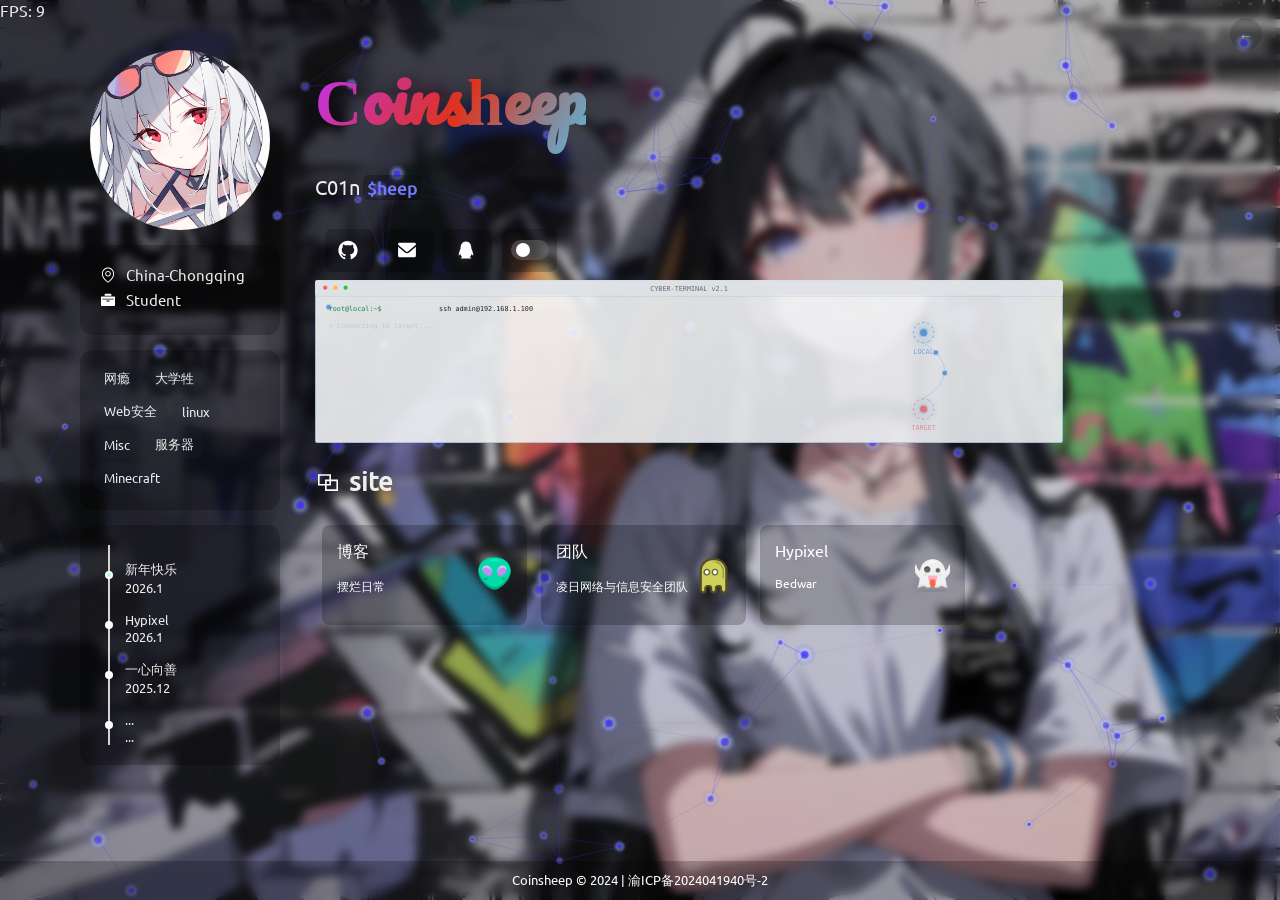
==== static/about/index.html @ 5abff5ac "关于页改成原版个人主页的完整页面 - 放弃 markdown 版：直接把 zyyo 风格个人主页搬到 static/about/，   连同 css/js/fonts/img/svg 一起，粒子背景、" ====
<!DOCTYPE html>
<html class="Coinsheep">

<head class="Coinsheep">

    <meta charset="utf-8">
    <meta http-equiv="X-UA-Compatible" content="IE=edge">
    <title>
        Coinsheep
    </title>
    <link rel="icon" href="./static/img/logo.jpeg">
    <meta name="description" content="半吊子和不学无术的坏孩子">
    <meta name="keywords" content="Coinsheep">
    <meta name="viewport" content="width=device-width, initial-scale=1.0, maximum-scale=1.0, user-scalable=no">
    <link rel="stylesheet" href="./static/css/style.css">
    <link rel="stylesheet" href="./static/css/root.css">
    <link rel="stylesheet" href="https://cdn.jsdelivr.net/npm/font-awesome/css/font-awesome.min.css">
    <style>
        /* 回博客的小按钮，其余样式与原页面一致 */
        a.blog-back,
        a.blog-back:link,
        a.blog-back:visited,
        a.blog-back:hover,
        a.blog-back:active {
            color: #fff;
            text-decoration: none;
        }
        .blog-back {
            position: fixed;
            top: 18px;
            right: 18px;
            z-index: 1000000;
            width: 32px;
            height: 32px;
            display: flex;
            align-items: center;
            justify-content: center;
            border-radius: 50%;
            background: rgba(0, 0, 0, 0.35);
            font-size: 15px;
            line-height: 1;
            opacity: 0.45;
            transition: opacity 0.2s ease;
        }
        .blog-back:hover {
            opacity: 1;
        }
    </style>
	

</head>

<body>
    <a class="blog-back" href="/" title="返回博客">&larr;</a>
    <div id="zyyo-loading">
        <div id="zyyo-loading-center">
        </div>
    </div>
    <div class="zyyo-filter"></div>

    <div class="zyyo-main">
        <div class="zyyo-left">
            <div class="logo" style="background-image: url(./static/img/logo.jpeg);">
               
            </div>
            <div class="left-div left-des">
                <div class="left-des-item">
                    <svg t="1705773709627" class="icon" viewBox="0 0 1024 1024" version="1.1" xmlns="http://www.w3.org/2000/svg" p-id="1478"><path d="M512 249.976471c-99.388235 0-180.705882 81.317647-180.705882 180.705882s81.317647 180.705882 180.705882 180.705882 180.705882-81.317647 180.705882-180.705882-81.317647-180.705882-180.705882-180.705882z m0 301.17647c-66.258824 0-120.470588-54.211765-120.470588-120.470588s54.211765-120.470588 120.470588-120.470588 120.470588 54.211765 120.470588 120.470588-54.211765 120.470588-120.470588 120.470588z" p-id="1479"></path><path d="M512 39.152941c-216.847059 0-391.529412 174.682353-391.529412 391.529412 0 349.364706 391.529412 572.235294 391.529412 572.235294s391.529412-222.870588 391.529412-572.235294c0-216.847059-174.682353-391.529412-391.529412-391.529412z m0 891.482353C424.658824 873.411765 180.705882 686.682353 180.705882 430.682353c0-183.717647 147.576471-331.294118 331.294118-331.294118s331.294118 147.576471 331.294118 331.294118c0 256-243.952941 442.729412-331.294118 499.952941z" p-id="1480"></path></svg>China-Chongqing
                </div>
                <div class="left-des-item"><svg t="1705773906032" class="icon" viewBox="0 0 1024 1024" version="1.1" xmlns="http://www.w3.org/2000/svg" p-id="2474"><path d="M729.6 234.666667H294.4V157.866667a51.2 51.2 0 0 1 51.2-51.2h332.8a51.2 51.2 0 0 1 51.2 51.2v76.8z m179.2 51.2a51.2 51.2 0 0 1 51.2 51.2v512a51.2 51.2 0 0 1-51.2 51.2H115.2a51.2 51.2 0 0 1-51.2-51.2v-512a51.2 51.2 0 0 1 51.2-51.2h793.557333z m-768 172.032c0 16.384 13.312 29.696 29.696 29.696h683.008a29.696 29.696 0 1 0 0-59.392H170.410667a29.696 29.696 0 0 0-29.696 29.696z m252.416 118.784c0 16.384 13.312 29.696 29.696 29.696h178.176a29.696 29.696 0 1 0 0-59.392H422.912a29.738667 29.738667 0 0 0-29.696 29.696z" p-id="2475"></path></svg>Student</div>
            </div>
            <div class="left-div left-tag">
                <div class="left-tag-item">
                    网瘾
                </div>
                <div class="left-tag-item">
                    大学牲
                </div>
                <div class="left-tag-item">
                    Web安全
                </div>
                <div class="left-tag-item">
                    linux
                </div>
                <div class="left-tag-item">
                    Misc
                </div>
                <div class="left-tag-item">
                    服务器
                </div>
                <div class="left-tag-item">Minecraft</div>
            </div>
            <div class="left-div left-time">
                <ul id="line">
                    <li>
                        <div class="focus"></div>
                        <div>
                            新年快乐
                        </div>
                        <div>2026.1</div>
                    </li>
                    <li>
                        <div class="focus"></div>
                        <div>
                            Hypixel
                        </div>
                        <div>2026.1</div>
                    </li>
                    <li>
                        <div class="focus"></div>
                        <div>
                            一心向善
                        </div>
                        <div>2025.12</div>
                    </li>
                    <li>
                        <div class="focus"></div>
                        <div>
                            ...
                        </div>
                        <div>...</div>
                    </li>
                    <li>
                        <div class="focus"></div>
                        <div>Web安全正式启航</div>
                        <div>2025.10</div>
                    </li>
                </ul>
            </div>
        </div>
        <div class="zyyo-right">
            <header>
                <div class="index-logo" style="background-image: url(./static/img/logo.jpeg);">
                    <!--<img style="position: absolute;top:-15%;left:-10%;width: 120%; aspect-ratio: 1/1;"-->
                    <!--     src="./static/img/logokuang.png">-->
                </div>
                <div class="welcome">
                    <span class="gradientText">
                        Coinsheep
                    </span>
                </div>
                <div class="description">
                    C01n<span class="purpleText textBackground">$heep</span>
                </div>

                <div class="iconContainer">
                    <a class="iconItem" onclick="" href="https://github.com/dnjs15">
                        <svg t="1704870335945" class="icon" viewBox="0 0 1024 1024" version="1.1" xmlns="http://www.w3.org/2000/svg" p-id="2487">
                            <path d="M511.6 76.3C264.3 76.2 64 276.4 64 523.5 64 718.9 189.3 885 363.8 946c23.5 5.9 19.9-10.8 19.9-22.2v-77.5c-135.7 15.9-141.2-73.9-150.3-88.9C215 726 171.5 718 184.5 703c30.9-15.9 62.4 4 98.9 57.9 26.4 39.1 77.9 32.5 104 26 5.7-23.5 17.9-44.5 34.7-60.8-140.6-25.2-199.2-111-199.2-213 0-49.5 16.3-95 48.3-131.7-20.4-60.5 1.9-112.3 4.9-120 58.1-5.2 118.5 41.6 123.2 45.3 33-8.9 70.7-13.6 112.9-13.6 42.4 0 80.2 4.9 113.5 13.9 11.3-8.6 67.3-48.8 121.3-43.9 2.9 7.7 24.7 58.3 5.5 118 32.4 36.8 48.9 82.7 48.9 132.3 0 102.2-59 188.1-200 212.9 23.5 23.2 38.1 55.4 38.1 91v112.5c0.8 9 0 17.9 15 17.9 177.1-59.7 304.6-227 304.6-424.1 0-247.2-200.4-447.3-447.5-447.3z" p-id="2488"></path>
                        </svg>
                        <div class="iconTip">Github</div>
                    </a><a class="iconItem" onclick="" href="mailto:2509432917@qq.com">
                        <svg t="1704870588438" class="icon" viewBox="0 0 1024 1024" version="1.1" xmlns="http://www.w3.org/2000/svg" p-id="3174">
                            <path d="M926.47619 355.644952V780.190476a73.142857 73.142857 0 0 1-73.142857 73.142857H170.666667a73.142857 73.142857 0 0 1-73.142857-73.142857V355.644952l304.103619 257.828572a170.666667 170.666667 0 0 0 220.745142 0L926.47619 355.644952zM853.333333 170.666667a74.044952 74.044952 0 0 1 26.087619 4.778666 72.704 72.704 0 0 1 30.622477 22.186667 73.508571 73.508571 0 0 1 10.678857 17.67619c3.169524 7.509333 5.12 15.652571 5.607619 24.210286L926.47619 243.809524v24.380952L559.469714 581.241905a73.142857 73.142857 0 0 1-91.306666 2.901333l-3.632762-2.925714L97.52381 268.190476v-24.380952a72.899048 72.899048 0 0 1 40.155428-65.292191A72.97219 72.97219 0 0 1 170.666667 170.666667h682.666666z" p-id="3175"></path>
                        </svg>
                        <div class="iconTip">Mail</div>
                    </a><a class="iconItem" onclick="pop('./static/img/qq.png')" href="javascript:void(0)">
                        <svg t="1712319361023" class="icon" viewBox="0 0 1024 1024" version="1.1" xmlns="http://www.w3.org/2000/svg" p-id="1861"><path d="M824.8 613.2c-16-51.4-34.4-94.6-62.7-165.3C766.5 262.2 689.3 112 511.5 112 331.7 112 256.2 265.2 261 447.9c-28.4 70.8-46.7 113.7-62.7 165.3-34 109.5-23 154.8-14.6 155.8 18 2.2 70.1-82.4 70.1-82.4 0 49 25.2 112.9 79.8 159-26.4 8.1-85.7 29.9-71.6 53.8 11.4 19.3 196.2 12.3 249.5 6.3 53.3 6 238.1 13 249.5-6.3 14.1-23.8-45.3-45.7-71.6-53.8 54.6-46.2 79.8-110.1 79.8-159 0 0 52.1 84.6 70.1 82.4 8.5-1.1 19.5-46.4-14.5-155.8z" p-id="1862"></path></svg>
                        <div class="iconTip">QQ</div>
                    </a>  <a class="switch" href="javascript:void(0)">
                        <div class="onoffswitch">
                            <input type="checkbox" name="onoffswitch" class="onoffswitch-checkbox" id="myonoffswitch"
                                   checked>
                            <label class="onoffswitch-label" for="myonoffswitch">
                                <span class="onoffswitch-inner"></span>
                                <span class="onoffswitch-switch"></span>
                            </label>
                        </div>
                    </a>
                </div>

                <div class="tanChiShe">
                    <img id="tanChiShe" src="./static/svg/terminal-Dark.svg" alt="">
                </div>
            </header>






            <content>
                <div class="title">
                    <svg t="1705257422086" class="icon" viewBox="0 0 1024 1024" version="1.1" xmlns="http://www.w3.org/2000/svg" p-id="1891">
                        <path d="M629.333333 202.666667v213.333333h277.333334v448h-512v-213.333333h-277.333334v-448h512z m213.333334 277.333333h-213.333334v170.666667h-170.666666v149.333333h384v-320z m-277.333334-213.333333h-384v320h213.333334v-170.666667h170.666666v-149.333333z m0 213.333333h-106.666666v106.666667h106.666666v-106.666667z" p-id="1892"></path>
                    </svg>site
                </div>
                <div class="projectList">
                    <a class="projectItem a" target="_blank" href="https://blog.csdn.net/2501_90608651">
                        <div class="projectItemLeft">
                            <h1>博客</h1>
                            <p>摆烂日常</p>
                        </div>
                        <div class="projectItemRight">
                            <img src="./static/img/i3.png" alt="">
                        </div>

                    </a><a class="projectItem a" target="_blank" href="https://lrtctf.top">
                        <div class="projectItemLeft">
                            <h1>团队</h1>
                            <p>凌日网络与信息安全团队</p>
                        </div>
                        <div class="projectItemRight">
                            <img src="./static/img/i2.png" alt="">
                        </div>

                    </a>
                    <a class="projectItem a" target="_blank" href="https://hypixel.net/">
                        <div class="projectItemLeft">
                            <h1>Hypixel</h1>
                            <p>Bedwar</p>
                        </div>
                        <div class="projectItemRight">
                            <img src="./static/img/i6.png" alt="">
                        </div>
                    </a>
                    
                </div>
                </div>

            </content>
        </div>
    </div>
    <footer>
        Coinsheep © 2024 |
        <a href="https://beian.miit.gov.cn/">
           渝ICP备2024041940号-2
        </a>
    </footer>    
<div class="tc">
        <div onclick="" class="tc-main">
            <img class="tc-img" src="" alt="" srcset="">
        </div>

    </div>
    <div class="cursor-glow"></div>
    <div class="cursor-dot"></div>
    <div class="cursor-ring"></div>
</body>
<script src="./static/js/script.js"></script>
<script src="./static/js/particles.js"></script>


</html>
---- static/about/static/css/style.css ----
@font-face {
    font-family: "a";
    /*中文字体 更多模板请访问：https://www.bootstrapmb.com */
    src: url();
    font-display: swap;
}


@font-face {
    font-family: "b";

    src: url(../fonts/Ubuntu-Regular.ttf);
    font-display: swap;
}

@font-face {
    font-family: "title";
    /*英文字体*/
    src: url(../fonts/Pacifico-Regular.ttf);
    font-display: swap;
}

* {
    margin: 0;
    padding: 0;
    box-sizing: border-box;
    user-select: none;
    transition: background-color 0.2s ease;
}

a:hover,
a:link,
a:visited,
a:active,
a:focus {
    text-decoration: none;
    outline: none;
    border: none;
    color: inherit;
    -webkit-tap-highlight-color: rgba(0, 0, 0, 0);
}


/* 设置滚动条样式 */
::-webkit-scrollbar {
    width: 0px;
}

::-webkit-scrollbar-thumb {
    background-color: var(--main_text_color, #000000);
    border-radius: 8px;
    height: 20%;
}

::-webkit-scrollbar-track {
    background-color: var(--main_bg_color, linear-gradient(50deg, #a2d0ff, #ffffff));
}



html[data-theme="Dark"] {
    
    --main_text_color: #fff;
    --gradient:linear-gradient(120deg, rgb(133, 62, 255), #f76cc6 30%, rgb(255, 255, 255) 60%);
    --purple_text_color: #747bff;
    --text_bg_color: rgb(26, 4, 48);
    --item_bg_color: rgb(19, 20, 24);
    --item_hover_color: rgb(19, 23, 27);
    --item_left_title_color: rgb(255, 255, 255);
    --item_left_text_color: rgb(142, 142, 142);
    --footer_text_color: #646464;
    --left_tag_item: linear-gradient(50deg, #1f2327, #000000);
    --card_filter: 0px;
    --back_filter: 0px;
    --back_filter_color: #000000;
    --fill:#ffffff;
}






body {
    height: 100%;
    min-height: 100vh;
    width: 100%;
    position: relative;
    font-family: "b",  "a", sans-serif;
    background: var(--main_bg_color);
    background-repeat: no-repeat;
    background-size: cover;
    background-position: center;
    background-attachment: fixed;
    transition: color 0.1s ease;
    color: var(--main_text_color);

}

#zyyo-loading {
    background: radial-gradient(white, #d8eaff);
    background-size: 100%;
    background-position: center;

    height: 100%;
    width: 100%;
    position: fixed;
    z-index: 999999;
    margin-top: 0px;
    top: 0px;
    pointer-events: none;
    opacity: 1;
    display: flex;
    justify-content: center;
    align-items: center;
}



#zyyo-loading-center {
    height: 150px;
    width: 150px;
    position: relative;
    border-radius: 50%;
    background: #472eff;

    animation: zoom 1s linear infinite;
}

@keyframes zoom {
    0% {
        transform: scale(0);
        opacity: 1;
    }

    50% {
        opacity: 0.5;
    }

    100% {
        transform: scale(1);
        opacity: 0;
    }
}




.zyyo-filter {
    position: fixed;
    width: 100%;
    height: 100%;
    background: var(--back_filter_color);
    backdrop-filter:  blur(var(--back_filter));
    -webkit-backdrop-filter: blur(var(--back_filter));
    z-index: -99999999;
   
}

.zyyo-main {
    width: 100%;
    margin: 0 auto;
    transition: transform 0.5s ease;
    max-width: 1150px;
    position: relative;
    display: flex;
    flex-direction: row;
}


.zyyo-left {
    overflow-y: scroll;
    width: 230px;
    height: 100vh;
    display: flex;
    padding: 0 15px;
    position: sticky;
    top: 0;
    left: 0;
    align-items: center;
    flex-direction: column;
}


.zyyo-left::-webkit-scrollbar {
    display: none;
}


.logo {
    flex-shrink: 0;
    width: 90%;
    position: relative;
    aspect-ratio: 1/1;
    margin-top: 50px;
    background-size: cover;
    border-radius: 50%;
}



.left-div {
    flex-shrink: 0;
    width: 100%;
    border-radius: 13px;
    margin-top: 15px;
    padding: 20px;
    backdrop-filter: blur(var(--card_filter));
    -webkit-backdrop-filter: blur(var(--card_filter));
    background: var(--item_bg_color);
}

.left-des {
    display: flex;
    flex-direction: column;
    justify-content: center;
}

.left-des-item {
    display: flex;
    align-items: center;
    line-height: 20px;
    font-size: 15px;
    margin-bottom: 5px;
    overflow: hidden;
}

.left-des-item i,.left-des-item svg{
    width: 16px;
    height: 16px;
    fill:var(--fill);
   font-size: 18px;
    margin-right: 10px;
}
.left-tag {
    display: flex;
    flex-direction: row;
    flex-wrap: wrap;
    padding: 14px;
}

.left-tag-item {
    display: flex;
    justify-content: center;
    align-items: center;
    height: 28px;
    margin: 0px 5px 5px 0;
    padding: 10px;
    font-size: 13px;
    border-radius: 10px;
    background: var(--left_tag_item);
}

#line {
    width: 100%;
    height: 200px;
    font-size: 13px;
    padding-left: 8px;
    scroll-snap-type: y mandatory;
    overflow-y: scroll;
}

#line li {
    list-style: none;
    position: relative;
    padding: 15px 0px 0px 15px;
    border-left: 2px solid #d5d5d5;
    border-radius: 0;
    scroll-snap-align: end;
    color: var(--main_text_color);
}



.focus {
    width: 8px;
    height: 8px;
    border-radius: 22px;
    background-color: rgb(255 255 255);
    border: 2px solid #fff;
    position: absolute;
    left: -5px;
    top: 50%;
}

#line li:first-child .focus:first-child {
    background-color: #aaffcd;
    animation: focus 1.8s ease infinite;
}

#line::-webkit-scrollbar {
    display: none;
}



.zyyo-right {
    width: calc(100% - 230px);
    display: flex;
    padding: 20px;
  position: relative;
    padding-bottom: 50px;
    flex-direction: column;
}
.welcome {

    font-size: 65px;
    font-weight: 800;
    margin: 20px 0;
}

.index-logo {
    flex-shrink: 0;
    width: 40%;
    margin-top: 30px;
    position: relative;
    max-width: 200px;
    aspect-ratio: 1/1;
    background-size: cover;
    border-radius: 50%;
    border: 0.5px solid #ffffff;
}
.description {

    font-size: 20px;
    margin-top: 7px;
}



.gradientText {

    -webkit-background-clip: text;
    -webkit-text-fill-color: transparent;
    background-size: 200%;
    background-position: 0%;
    font-family: "title";
    animation: backgroundSizeAnimation 10s ease-in-out infinite;
      background-image:  var(--gradient);
}

@keyframes backgroundSizeAnimation {
    0% {
        background-position: 100%;
    }

    25% {
        background-position: 50%;
    }

    50% {
        background-position: 0%;
    }

    75% {
        background-position: 50%;
    }

    100% {
        background-position: 100%;
    }

}

.purpleText {
    color: var(--purple_text_color);
    font-weight: 800;
}

.textBackground {
    font-weight: 800;
    background: var(--text_bg_color);
    border-radius: 5px;
    font-size: 17px;
    margin: 0 3px;
    padding: 2px 4px;
}

.iconContainer {
    width: 100%;
    height: 60px;
    display: flex;
    align-items: center;
    overflow-x: scroll;
    margin-top: 20px;

}

.iconContainer::-webkit-scrollbar {
    display: none;
}



.iconItem {
    width: 49px;
    height: 43px;
    box-sizing: border-box;
    border-radius: 7px;
    display: flex;
    margin-left: 10px;

    backdrop-filter: blur(var(--card_filter));
    -webkit-backdrop-filter: blur(var(--card_filter));
    background: var(--item_bg_color);
    align-items: center;
    justify-content: center;
    transition: width 0.3s ease, opacity 0.3s ease, transform 0.3s ease;
    flex-shrink: 0;
}
.iconItem i,.iconItem svg{
    width: 22px;
    height: 22px;
    fill:var(--fill);
    font-size: 22px;
     margin-right: 3px;
}
.switch {
    width: 55px;
    height: 43px;
    box-sizing: border-box;
    border-radius: 7px;
    display: flex;
    margin-left: 10px;
    backdrop-filter: blur(var(--card_filter));-webkit-backdrop-filter: blur(var(--card_filter));
    background: var(--item_bg_color);

    align-items: center;
    justify-content: center;
    transition: width 1s ease, opacity 1s ease, transform 1s ease;
    flex-shrink: 0;
}

.iconTip {
    white-space: nowrap;
    display: none;
}





.iconItem:hover {
    width: 95px;
    transform: translateY(-2px);
    background: var(--item_hover_color);
}


.iconItem:hover .iconTip {
    display: block;
}

.switch:hover {
    width: 55px;
    /* transform: translateY(-2px); */
    background: var(--item_hover_color);
}

.tanChiShe {
    width: 85%;
}

.tanChiShe img {
    width: 100%;
    height: 100%;
    object-fit: cover;
}

.title {
    display: flex;
    align-items: center;
    font-size: 26px;
    font-weight: 800;
    margin: 20px 0;
    transition: transform 0.4s ease;
}
.title i ,.title svg{
    margin-right: 8px;
    height: 26px;
    width: 26px;
   fill:var(--fill);
}
.title:hover {
    transform: translateY(-5px);
}

.projectList {
    display: flex;
    flex-wrap: wrap;
}

.projectItem {
    margin: 7px;
    display: flex;
    background-color: var(--item_bg_color);
    border-radius: 8px;
    padding: 15px;
    height: 95px;
    width: calc(25% - 15px);
    backdrop-filter: blur(var(--card_filter));-webkit-backdrop-filter: blur(var(--card_filter));
    -webkit-backdrop-filter: blur(var(--card_filter));-webkit-backdrop-filter: blur(var(--card_filter));
    transition: opacity 0.3s ease, background-color 0.3s ease, border 0.3s ease, transform 0.2s ease;


}

.projectItem {
    display: flex;
    background-color: var(--item_bg_color);
    border-radius: 8px;
    padding: 15px;
    height: 100px;
    width: calc(25% - 15px);
    backdrop-filter: blur(var(--card_filter));-webkit-backdrop-filter: blur(var(--card_filter));
    transition: opacity 0.5s ease, background-color 0.2s ease, border 0.2s ease, transform 0.3s ease;

}


.projectItem:hover {
    box-shadow: 0 8px 16px -4px #2c2d300c;
    transform: translateY(-2px);

}

.projectItem.pressed {
    transform: scale(0.9);
    /* 缩小到原来的0.9倍 */
    background-color: var(--item_hover_color);
}

.projectItem:hover .projectItemLeft {
    width: 100%;
}

.projectItem:hover .projectItemRight {
    width: 0%;
}

.projectItem:hover .projectItemRight img {
    transform: rotate(40deg);
}

.projectItem:hover h1 {
    font-size: 18px;
}

.projectItemLeft p {
    font-size: 12px;
    margin-top: 15px;
    color: var(--item_left_text_color);
}


.projectItemLeft h1 {
    font-weight: normal;
    font-size: 16px;
    margin: 0px;

    transition: font-size 0.4s ease;
    color: var(--item_left_title_color);
}

.projectItemLeft {
    transition: width 0.4s ease;
    height: 100%;
    width: 80%;
}


.projectItemRight {
    overflow: hidden;
    transition: width 0.4s ease;
    display: flex;
    justify-content: center;
    align-items: center;
    width: 20%;
    height: 100%;
}

.projectItemRight img {

    height: 39px;
    width: 39px;

}

.skill {
    padding: 25px;
    width: 100%;
}

.skill img {
    width: 100%;
    height: 100%;
    object-fit: cover;
}

.skill #skillWap {
    display: none;
}

footer {
    position: absolute;
    padding: 10px;
    text-align: center;
    width: 100%;
    backdrop-filter: blur(var(--card_filter));
    -webkit-backdrop-filter: blur(var(--card_filter));
    background: var(--item_bg_color);
    color: var(--footer_text_color);
    font-size: 13px;
    bottom: 0;
}

@media (min-width: 800px) {

    .index-logo {
        display: none;
    }
}

@media (max-width: 1150px) {
    .a {
        width: calc(50% - 20px);
    }
.projectItem{
    margin: 10px;
}
    .b {

        width: calc(50% - 20px);


    }
}

@media (max-width: 800px) {
    .zyyo-left {
        display: none;
    }

    .a .projectItemRight {
        display: none;

    }

    .a .projectItemRight img {
        display: none;

    }

    .a .projectItemLeft {
        width: 100%;
    }

    .a {

        width: calc(50% - 18px);
  margin: 9px;

    }

    .b {
        height: 110px;
        margin: 8px 15px;
        width: calc(100% - 30px);
    }



    .zyyo-right {
        width: 100%;
    }

    .tanChiShe {
        width: 100%;
    }

    .description {
        font-size: 4vw;
    }

    .welcome {
        font-size: 10vw;
        margin: 2vw 0;

    }
    .iconContainer {
  
     margin-top: 4vw;

}
.projectItem{
    padding: 10px;
}
    .projectItemLeft p {
        font-size: 13px;
    }

    .projectItemLeft h1 {

        font-size: 18px;
    }

    .projectItem:hover h1 {

        font-size: 20px;

    }

    .skill #skillWap {
        display: block;
    }

    .skill #skillPc {
        display: none;
    }













}





.tc {
    position: fixed;
   
    display: flex;
    visibility: hidden;
    width: 100vw;
    height: 100vh;
    backdrop-filter: blur(10px);
    -webkit-backdrop-filter: blur(10px);
    background: rgba(20, 20, 20, 0.5);
    z-index: 99999;
    align-items: center;
    top: 0;
    justify-content: center;
    flex-direction: column;
}

.tc-main {
    z-index: 100000;
    
    width: 80%;
    max-width: 300px;
    min-height: 200px;
    background-color: #ffffff;
    border-radius: 15px;

    display: flex;
    transition: transform 0.2s linear;
    align-items: center;
    justify-content: center;
    overflow: hidden;
    transform: translateY(30%) scale(0.5);

}

.tc-img {
    width: 100%;
    height: 100%;
}

.tc.active {
    visibility: visible;
}

.tc-main.active {

    transform: translateY(0) scale(1);

}









.onoffswitch {
    position: relative;
    width: 38px;
    height: 20px;
    -webkit-user-select: none;
    -moz-user-select: none;
    -ms-user-select: none;
}

.onoffswitch-checkbox {
    display: none;
}

.onoffswitch-label {
    display: block;
    overflow: hidden;
    cursor: pointer;
    height: 100%;
    border-radius: 50px;
}

.onoffswitch-inner {
    display: flex;
    justify-content: center;
    align-items: center;
    width: 200%;
    height: 100%;
    margin-left: -100%;
    transition: margin 0.2s ease-in 0s;
}

.onoffswitch-inner:before,
.onoffswitch-inner:after {
    display: flex;
    justify-content: center;
    align-items: center;
    float: left;
    width: 50%;
    height: 100%;
    padding: 0;
    font-size: 12px;
    color: white;
    font-family: Trebuchet, Arial, sans-serif;
    font-weight: bold;
    box-sizing: border-box;
}

.onoffswitch-inner:before {
    content: "";
    background-color: rgb(110 110 110 / 50%);
    color: #FFFFFF;
    text-align: left;
}

.onoffswitch-inner:after {
    content: "";
    background-color: #272727;
    color: #FAFAFA;
    text-align: right;
}

.onoffswitch-switch {
    display: block;
    height: 70%;
    aspect-ratio: 1/1;
    background: #FFFFFF;
    position: absolute;
    top: 12.5%;
    bottom: 12.5%;
    right: 5px;

    border-radius: 20px;
    transition: right 0.2s ease-in 0s;
}

.onoffswitch-checkbox:checked+.onoffswitch-label .onoffswitch-inner {
    margin-left: 0;
}

.onoffswitch-checkbox:checked+.onoffswitch-label .onoffswitch-switch {
    right: 50%;
}


/* 隐藏默认鼠标 */
body * {
    cursor: none !important;
}

/* 鼠标光晕特效 */
.cursor-glow {
    position: fixed;
    width: 300px;
    height: 300px;
    border-radius: 50%;
    pointer-events: none;
    z-index: 9999;
    opacity: 0;
    transition: opacity 0.3s ease;
    background: radial-gradient(circle, rgba(133, 62, 255, 0.15) 0%, rgba(247, 108, 198, 0.1) 30%, transparent 70%);
    transform: translate(-50%, -50%);
    mix-blend-mode: screen;
}

html[data-theme="Dark"] .cursor-glow {
    background: radial-gradient(circle, rgba(133, 62, 255, 0.25) 0%, rgba(247, 108, 198, 0.15) 30%, transparent 70%);
}

/* 自定义鼠标样式 - 中心点 */
.cursor-dot {
    position: fixed;
    width: 8px;
    height: 8px;
    background: linear-gradient(135deg, #853eff, #f76cc6);
    border-radius: 50%;
    pointer-events: none;
    z-index: 10001;
    transform: translate(-50%, -50%);
    transition: width 0.2s ease, height 0.2s ease, opacity 0.2s ease;
    opacity: 0;
}

/* 自定义鼠标样式 - 外圈 */
.cursor-ring {
    position: fixed;
    width: 30px;
    height: 30px;
    border: 2px solid rgba(133, 62, 255, 0.5);
    border-radius: 50%;
    pointer-events: none;
    z-index: 10000;
    transform: translate(-50%, -50%);
    transition: width 0.3s ease, height 0.3s ease, border-color 0.3s ease, opacity 0.2s ease;
    opacity: 0;
}

html[data-theme="Dark"] .cursor-ring {
    border-color: rgba(247, 108, 198, 0.6);
}

/* 鼠标悬停在可点击元素上时的效果 */
body.cursor-hover .cursor-dot {
    width: 12px;
    height: 12px;
    background: linear-gradient(135deg, #f76cc6, #853eff);
}

body.cursor-hover .cursor-ring {
    width: 50px;
    height: 50px;
    border-color: rgba(247, 108, 198, 0.8);
}

html[data-theme="Dark"] body.cursor-hover .cursor-ring {
    border-color: rgba(133, 62, 255, 0.9);
}
---- static/about/static/css/root.css ----
/*
--svgcolor svg图标的颜色
--main-bg-color主页背景
--main-text-color文本颜色
--gradient标题渐变颜色

--purple-text-color描述紫色文本颜色
--text-bg-color描述紫色文本背景颜色
--item-bg-color项目背景颜色
--item-hover-color项目鼠标移入颜色
--item-left-title-color项目标题颜色
--item-left-text-color项目描述颜色
--footer-text-color底部文本颜色
--left-tag-item左侧标签颜色
--card-filter卡片模糊的数值
--back-filter背景模糊的数值
--back-filter-color全局阴影遮罩

*/
/*卡片模糊的数值非常吃性能,背景模糊的数值可以模糊也可以不模糊

0为不模糊,数值越大模糊程度越高

这两个任选其一进行模糊

一个有数字另一个建议为0


内置4套白天主题修改办法



每套主题的结构都为html{
    
}

只有最下面的会生效,也就是将你要设置的主题剪切到最下面
*/








/*非常吃性能,低配手机会卡顿*/
/*卡片模糊背景＋黑色透明卡片+白色svg**/
html {
    --name: 主题1;
    --main_bg_color: url(../img/backgroud.png);
    --main_text_color: #eeeeee;
    --gradient: linear-gradient(120deg, #bd34fe, #e0321b 30%, #41d1ff 60%);
    --purple_text_color: #747bff;
    --text_bg_color: #00000040;
    --item_bg_color: #00000038;
    --item_hover_color: #33333338;
    --item_left_title_color: #ffffff;
    --item_left_text_color: #ffffff;
    --footer_text_color: #ffffff;
    --left_tag_item: rgb(27 42 57 / 20%);
    --card_filter: 15px;
    --back_filter: 0px;
    --back_filter_color: #00000030;
     --fill:#ffffff;
}

html {

    /*图片模糊背景＋白色透明卡片+黑色svg*/
    --name: 主题2;
    --main_bg_color: url(../img/backgroud.png);
    --main_text_color: #000000;
    --gradient: linear-gradient(120deg, #bd34fe, #e0321b 30%, #41d1ff 60%);
    --purple_text_color: #747bff;
    --text_bg_color: rgb(121 163 231);
    --item_bg_color: rgba(249, 250, 251, 0.42);
    --item_hover_color: rgba(244, 245, 246, 0.8);
    --item_left_title_color: #000000;
    --item_left_text_color: #494949;
    --footer_text_color: #ffffff;
    --left_tag_item: #c7e1fa;
    --card_filter: 0px;
    --back_filter: 20px;
    --back_filter_color: #00000030;
     --fill:#000000;
}

html {
    /*蓝色渐变+黑色svg**/

    --name: 主题3;
    --main_bg_color: linear-gradient(50deg, #a2d1ff, #ffffff);
    --main_text_color: #000000;
    --gradient: linear-gradient(120deg, #bd34fe, #e0321b 30%, #41d1ff 60%);
    --purple_text_color: #747bff;
    --text_bg_color: rgb(196 217 251);
    --item_bg_color: rgba(249, 250, 251, 0.5);
    --item_hover_color: rgba(244, 245, 246, 0.8);
    --item_left_title_color: #000000;
    --item_left_text_color: #494949;
    --footer_text_color: #222222;
    --left_tag_item: linear-gradient(50deg, #a2d1ff, #ffffff);
    --card_filter: 0px;
    --back_filter: 0px;
    --back_filter_color: #00000000;
     --fill:#000000;
}



html {
    /*白色简约+黑色svg**/
    --name: 主题4;
    --main_bg_color: #ffffff;
    --main_text_color: #000000;
    --gradient: linear-gradient(120deg, #bd34fe, #e0321b 30%, #41d1ff 60%);
    --purple_text_color: #747bff;
    --text_bg_color: rgb(240 243 247);
    --item_bg_color: rgb(247 247 247);
    --item_hover_color: rgba(244, 245, 246, 0.5);
    --item_left_title_color: #000000;
    --item_left_text_color: #494949;
    --footer_text_color: #222222;
    --left_tag_item: #ffffff;
    --card_filter: 0px;
    --back_filter: 0px;
    --back_filter_color: #00000000;
     --fill:#000000;
}

html {
    /*图片模糊背景＋黑色透明卡片+白色svg**/
    --name: 主题5;
    --main_bg_color: url(../img/backgroud.png);
    --main_text_color: #eeeeee;
    --gradient: linear-gradient(120deg, #bd34fe, #e0321b 30%, #41d1ff 60%);
    --purple_text_color: #747bff;
    --text_bg_color: #00000040;
    --item_bg_color: #00000038;
    --item_hover_color: #33333338;
    --item_left_title_color: #ffffff;
    --item_left_text_color: #ffffff;
    --footer_text_color: #ffffff;
    --left_tag_item: rgb(27 42 57 / 20%);
    --card_filter: 0px;
    --back_filter: 5px;  /*  模糊度 */
    --back_filter_color: #00000030;
    --fill:#ffffff;
}
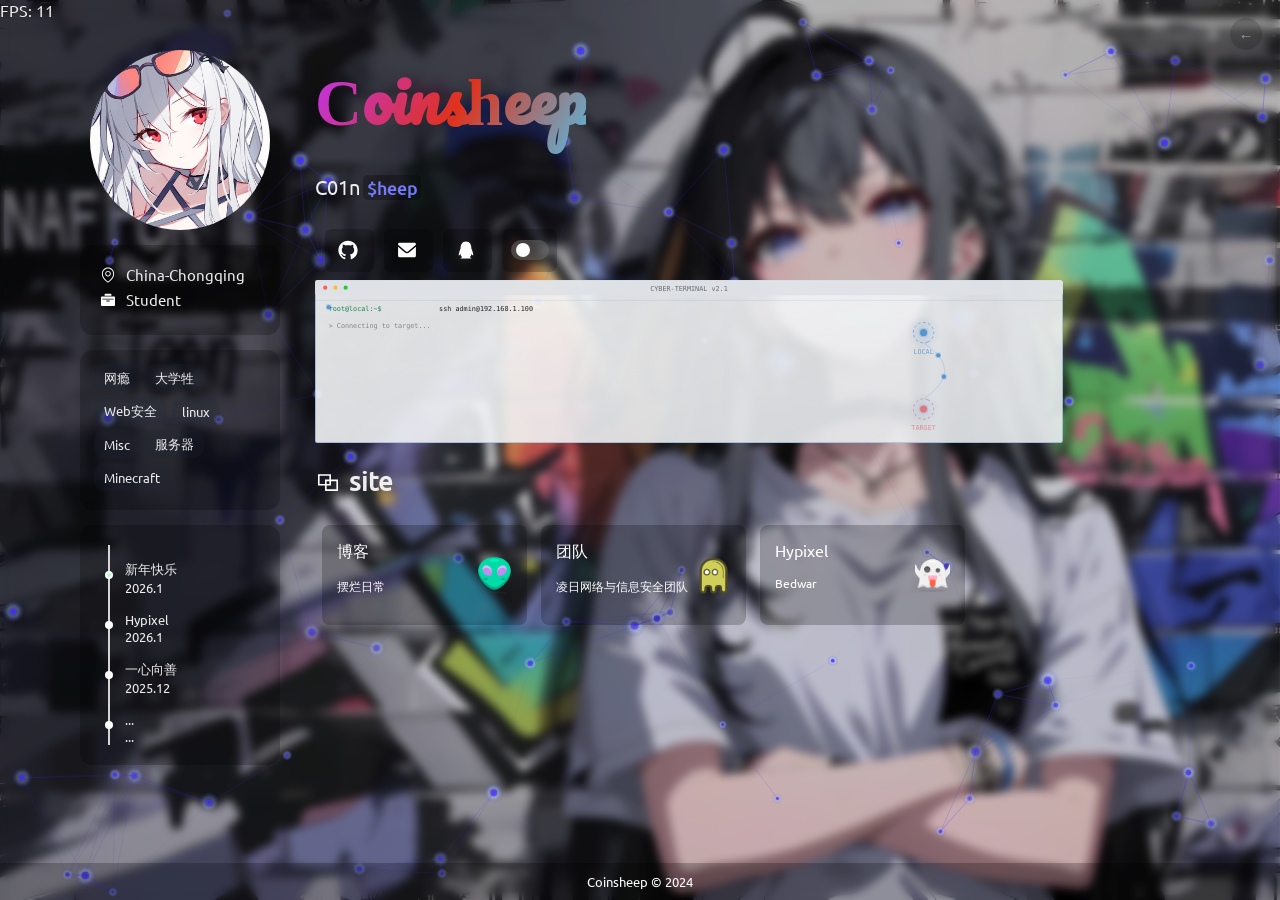
==== commit d26ba610: "关于页去掉备案号，页脚只留版权" ====
--- a/static/about/index.html
+++ b/static/about/index.html
@@ -222,10 +222,7 @@
         </div>
     </div>
     <footer>
-        Coinsheep © 2024 |
-        <a href="https://beian.miit.gov.cn/">
-           渝ICP备2024041940号-2
-        </a>
+        Coinsheep © 2024
     </footer>    
 <div class="tc">
         <div onclick="" class="tc-main">
